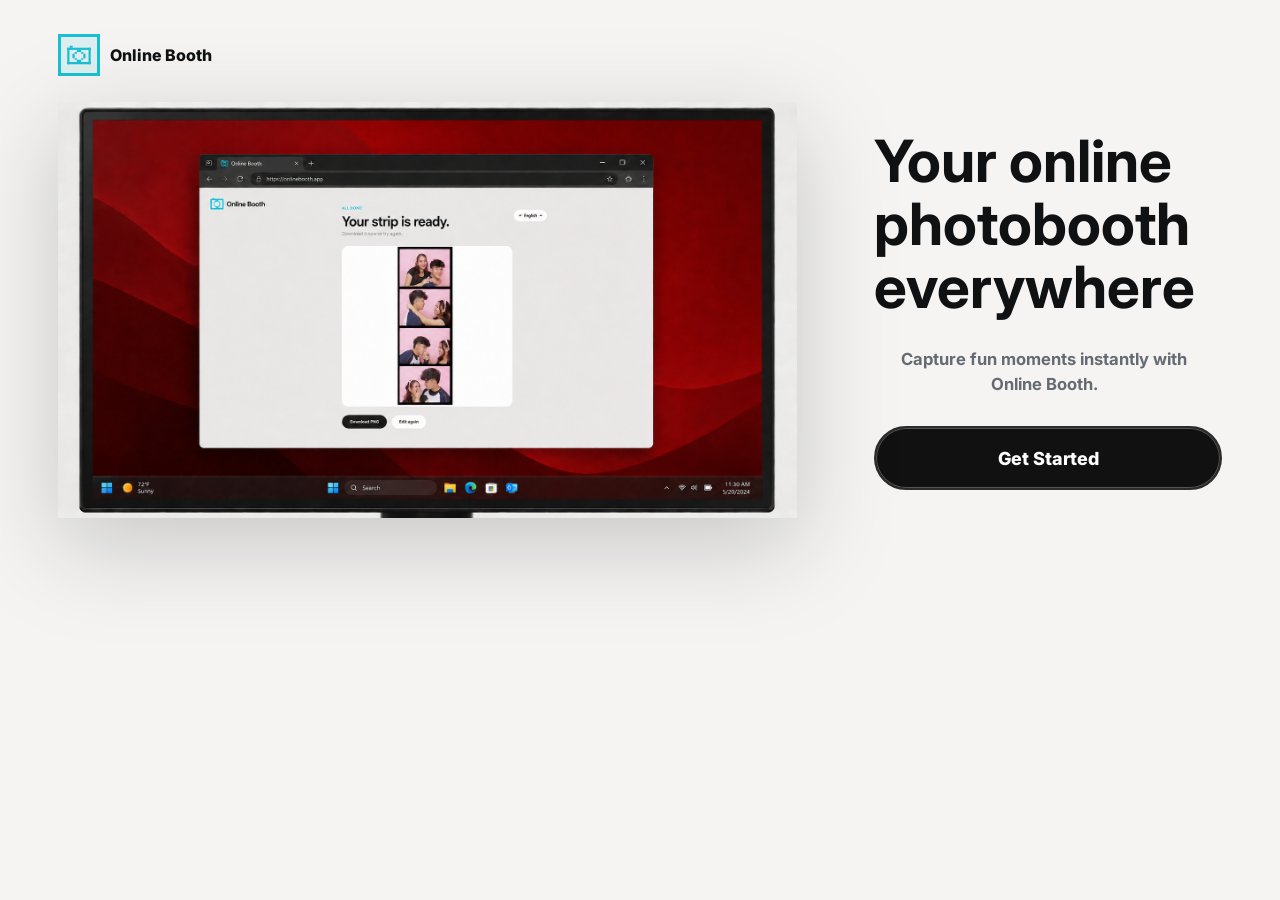
==== index.html @ efe0c3bb "first commit" ====
<!DOCTYPE html>
<html lang="en">
<head>
  <meta charset="UTF-8">
  <meta name="viewport" content="width=device-width, initial-scale=1.0">
  <title>Online Booth</title>
  <link rel="preconnect" href="https://fonts.googleapis.com">
  <link rel="preconnect" href="https://fonts.gstatic.com" crossorigin>
  <link href="https://fonts.googleapis.com/css2?family=Inter:wght@500;600;700;800&display=swap" rel="stylesheet">
  <link rel="stylesheet" href="styles.css">
</head>
<body>
  <main class="hero">
    <nav class="brand" aria-label="Primary">
      <a class="brand-mark" href="#">
        <span class="brand-icon"><img src="assets/camera-svgrepo-com.svg" alt=""></span>
        <span>Online Booth</span>
      </a>
    </nav>

    <section class="hero-grid" aria-labelledby="hero-title">
      <div class="pc-scene">
        <img class="pc-image" src="assets/online-booth-pc.png" alt="Online Booth photobooth preview displayed on a desktop computer">
      </div>

      <div class="hero-copy">
        <h1 id="hero-title">Your online photobooth everywhere</h1>
        <p>Capture fun moments instantly with Online Booth.</p>
        <a class="cta" href="#">Get Started</a>
      </div>
    </section>
  </main>
</body>
</html>
---- styles.css ----
:root {
  --cyan: #1ac0d6;
  --ink: #101113;
  --muted: #666b71;
  --paper: #f5f4f2;
  --white: #ffffff;
}

* {
  box-sizing: border-box;
}

html {
  min-height: 100%;
}

body {
  min-height: 100vh;
  margin: 0;
  font-family: Inter, Arial, sans-serif;
  color: var(--ink);
  background: var(--paper);
}

.hero {
  min-height: 100vh;
  padding: 34px clamp(20px, 5vw, 58px) 46px;
}

.brand {
  max-width: 1440px;
  margin: 0 auto 26px;
}

.brand-mark {
  display: inline-flex;
  align-items: center;
  gap: 10px;
  color: var(--ink);
  font-weight: 800;
  text-decoration: none;
}

.brand-icon {
  display: grid;
  width: 42px;
  height: 42px;
  place-items: center;
  border: 3px solid var(--cyan);
  background: rgba(26, 192, 214, 0.1);
}

.brand-icon img {
  width: 24px;
  height: 24px;
}

.hero-grid {
  display: grid;
  grid-template-columns: minmax(0, 1.36fr) minmax(300px, 0.64fr);
  gap: clamp(34px, 6vw, 84px);
  align-items: center;
  max-width: 1440px;
  margin: 0 auto;
}

.pc-scene {
  width: 100%;
}

.pc-image {
  display: block;
  width: 100%;
  height: auto;
  filter: drop-shadow(0 26px 48px rgba(16, 17, 19, 0.2));
}

.hero-copy {
  max-width: 430px;
}

.hero-copy h1 {
  margin: 0;
  font-size: clamp(44px, 4.55vw, 72px);
  line-height: 1.08;
  letter-spacing: 0;
}

.hero-copy p {
  max-width: 340px;
  margin: 28px 0;
  color: var(--muted);
  font-size: clamp(16px, 1.3vw, 20px);
  font-weight: 700;
  line-height: 1.55;
  text-align: center;
}

.cta {
  display: inline-flex;
  align-items: center;
  justify-content: center;
  width: min(360px, 100%);
  min-height: 64px;
  border: 2px solid #2c2c2c;
  border-radius: 999px;
  background: #111111;
  color: var(--white);
  font-size: 18px;
  font-weight: 800;
  text-decoration: none;
  box-shadow: inset 0 0 0 1px rgba(255, 255, 255, 0.28);
}

@media (max-width: 980px) {
  .hero-grid {
    grid-template-columns: 1fr;
  }

  .hero-copy {
    max-width: 680px;
  }

  .hero-copy p {
    text-align: left;
  }
}

@media (max-width: 700px) {
  .hero {
    padding: 24px 16px 34px;
  }

  .brand {
    margin-bottom: 18px;
  }

  .hero-grid {
    gap: 28px;
  }

  .hero-copy h1 {
    font-size: 42px;
  }
}
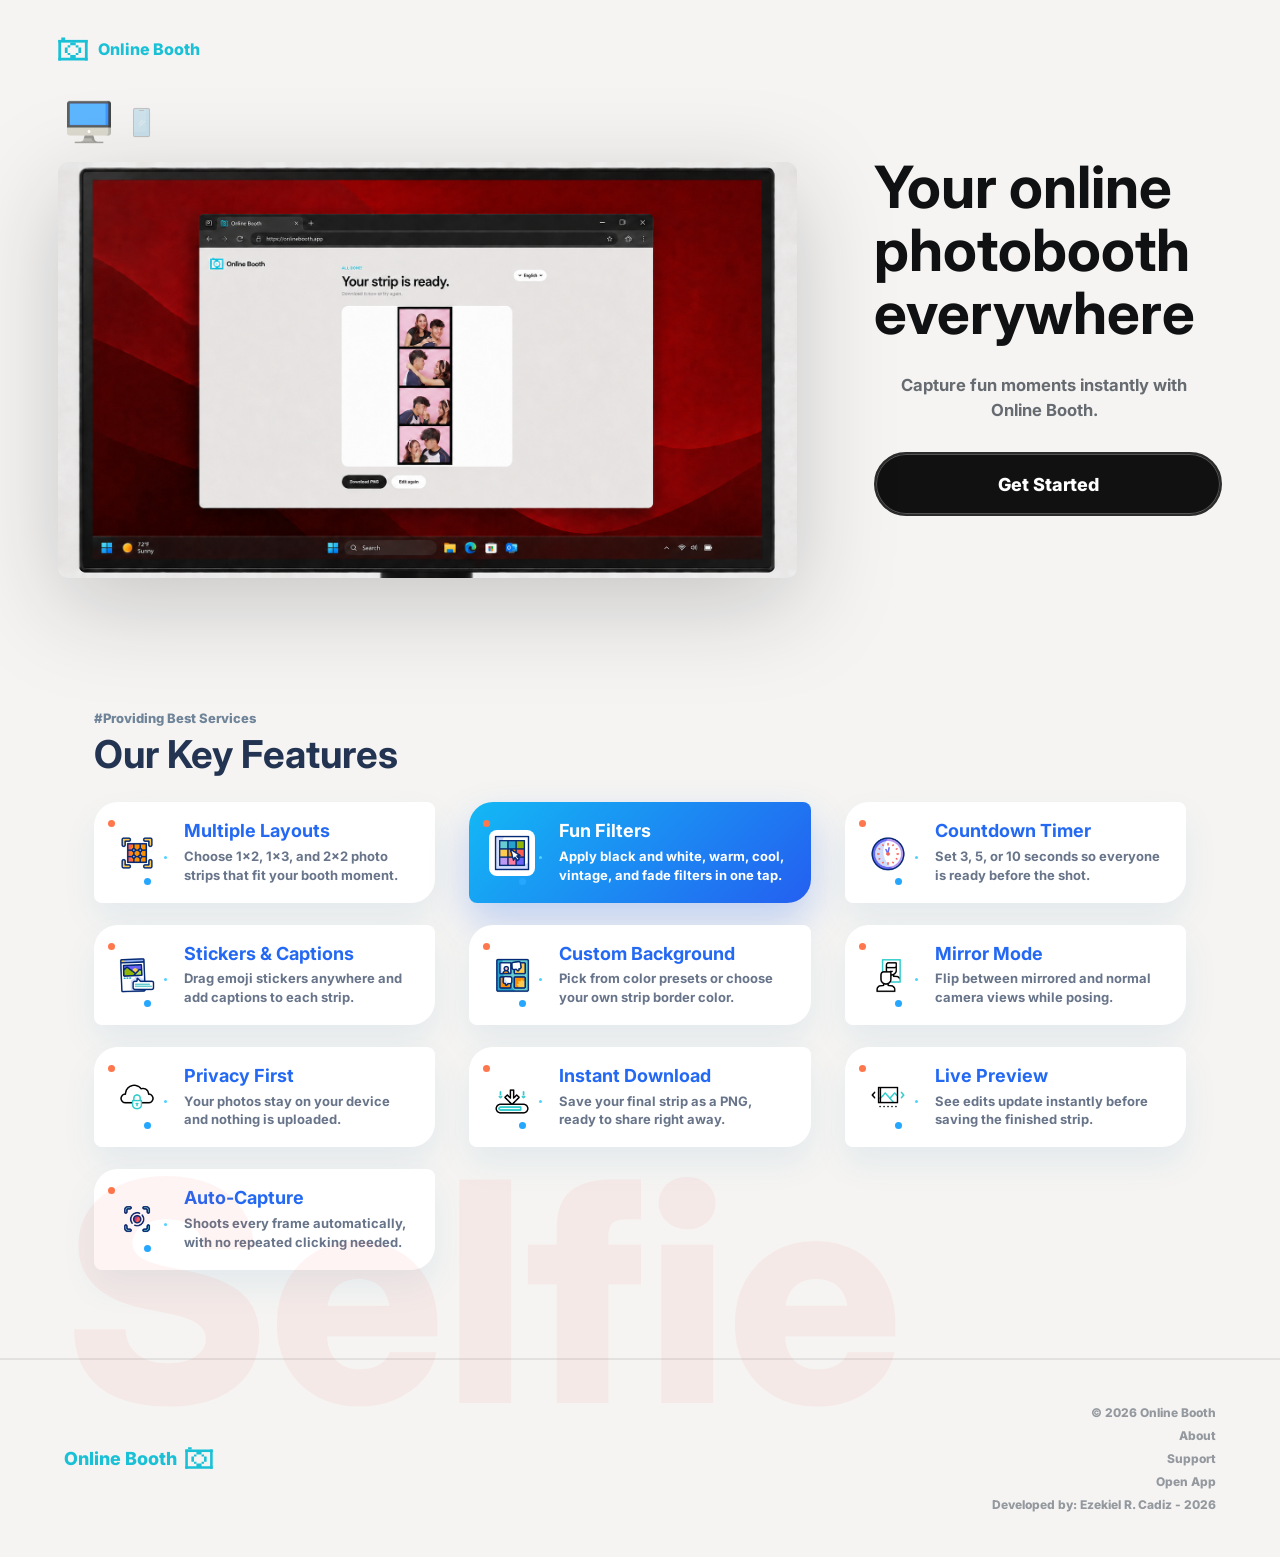
==== commit 40cdc981: "first commit" ====
--- a/index.html
+++ b/index.html
@@ -4,31 +4,252 @@
   <meta charset="UTF-8">
   <meta name="viewport" content="width=device-width, initial-scale=1.0">
   <title>Online Booth</title>
+  <link rel="icon" type="image/svg+xml" href="assets/camera-svgrepo-com.svg">
   <link rel="preconnect" href="https://fonts.googleapis.com">
   <link rel="preconnect" href="https://fonts.gstatic.com" crossorigin>
   <link href="https://fonts.googleapis.com/css2?family=Inter:wght@500;600;700;800&display=swap" rel="stylesheet">
   <link rel="stylesheet" href="styles.css">
 </head>
-<body>
+<body class="scroll-reveal-enabled">
+  <div class="curtain-loader" aria-hidden="true">
+    <span class="curtain-panel curtain-panel-left"></span>
+    <span class="curtain-panel curtain-panel-right"></span>
+  </div>
+
   <main class="hero">
     <nav class="brand" aria-label="Primary">
-      <a class="brand-mark" href="#">
+      <a class="brand-mark" href="index.html">
         <span class="brand-icon"><img src="assets/camera-svgrepo-com.svg" alt=""></span>
         <span>Online Booth</span>
       </a>
     </nav>
 
     <section class="hero-grid" aria-labelledby="hero-title">
-      <div class="pc-scene">
-        <img class="pc-image" src="assets/online-booth-pc.png" alt="Online Booth photobooth preview displayed on a desktop computer">
+      <div class="preview-panel">
+        <div class="device-view-indicator" aria-label="Current preview mode">
+          <span class="device-view-icon desktop-view-icon" aria-label="Desktop view">
+            <img src="assets/desktop.png" alt="">
+          </span>
+          <span class="device-view-icon phone-view-icon" aria-label="Mobile view">
+            <img src="assets/phone.png" alt="">
+          </span>
+        </div>
+
+        <div class="device-preview-scene">
+          <img class="desktop-preview-image" src="assets/online-booth-pc.png" alt="Online Booth strip ready preview displayed on a desktop computer">
+          <img class="phone-preview-image" src="assets/online-booth-phone-preview.png" alt="Online Booth strip ready preview on a mobile phone">
+        </div>
       </div>
 
       <div class="hero-copy">
         <h1 id="hero-title">Your online photobooth everywhere</h1>
         <p>Capture fun moments instantly with Online Booth.</p>
-        <a class="cta" href="#">Get Started</a>
+        <a class="cta" href="photobooth.html">Get Started</a>
+      </div>
+    </section>
+
+    <section class="features" aria-labelledby="features-title">
+      <div class="features-heading">
+        <p>#Providing Best Services</p>
+        <h2 id="features-title">Our Key Features</h2>
+      </div>
+
+      <div class="features-grid">
+        <article class="feature-card">
+          <span class="feature-icon feature-gif" aria-hidden="true">
+            <img src="assets/features/grid.gif" alt="">
+          </span>
+          <div>
+            <h3>Multiple Layouts</h3>
+            <p>Choose 1x2, 1x3, and 2x2 photo strips that fit your booth moment.</p>
+          </div>
+        </article>
+
+        <article class="feature-card is-featured">
+          <span class="feature-icon feature-gif" aria-hidden="true">
+            <img src="assets/features/fun_filters.gif" alt="">
+          </span>
+          <div>
+            <h3>Fun Filters</h3>
+            <p>Apply black and white, warm, cool, vintage, and fade filters in one tap.</p>
+          </div>
+        </article>
+
+        <article class="feature-card">
+          <span class="feature-icon feature-gif" aria-hidden="true">
+            <img src="assets/features/timer.gif" alt="">
+          </span>
+          <div>
+            <h3>Countdown Timer</h3>
+            <p>Set 3, 5, or 10 seconds so everyone is ready before the shot.</p>
+          </div>
+        </article>
+
+        <article class="feature-card">
+          <span class="feature-icon feature-gif" aria-hidden="true">
+            <img src="assets/features/caption.gif" alt="">
+          </span>
+          <div>
+            <h3>Stickers &amp; Captions</h3>
+            <p>Drag emoji stickers anywhere and add captions to each strip.</p>
+          </div>
+        </article>
+
+        <article class="feature-card">
+          <span class="feature-icon feature-gif" aria-hidden="true">
+            <img src="assets/features/background.gif" alt="">
+          </span>
+          <div>
+            <h3>Custom Background</h3>
+            <p>Pick from color presets or choose your own strip border color.</p>
+          </div>
+        </article>
+
+        <article class="feature-card">
+          <span class="feature-icon feature-gif" aria-hidden="true">
+            <img src="assets/features/mirror.gif" alt="">
+          </span>
+          <div>
+            <h3>Mirror Mode</h3>
+            <p>Flip between mirrored and normal camera views while posing.</p>
+          </div>
+        </article>
+
+        <article class="feature-card">
+          <span class="feature-icon feature-gif" aria-hidden="true">
+            <img src="assets/features/privacy.gif" alt="">
+          </span>
+          <div>
+            <h3>Privacy First</h3>
+            <p>Your photos stay on your device and nothing is uploaded.</p>
+          </div>
+        </article>
+
+        <article class="feature-card">
+          <span class="feature-icon feature-gif" aria-hidden="true">
+            <img src="assets/features/download.gif" alt="">
+          </span>
+          <div>
+            <h3>Instant Download</h3>
+            <p>Save your final strip as a PNG, ready to share right away.</p>
+          </div>
+        </article>
+
+        <article class="feature-card">
+          <span class="feature-icon feature-gif" aria-hidden="true">
+            <img src="assets/features/live.gif" alt="">
+          </span>
+          <div>
+            <h3>Live Preview</h3>
+            <p>See edits update instantly before saving the finished strip.</p>
+          </div>
+        </article>
+
+        <article class="feature-card">
+          <span class="feature-icon feature-gif" aria-hidden="true">
+            <img src="assets/features/capture.gif" alt="">
+          </span>
+          <div>
+            <h3>Auto-Capture</h3>
+            <p>Shoots every frame automatically, with no repeated clicking needed.</p>
+          </div>
+        </article>
       </div>
     </section>
   </main>
+
+  <section class="closing">
+    <div class="footer-bg" aria-hidden="true">Selfie</div>
+    <footer class="site-footer">
+      <a class="footer-brand" href="index.html">
+        <span>Online Booth</span>
+        <img src="assets/camera-svgrepo-com.svg" alt="">
+      </a>
+      <div class="footer-info">
+        <p>&copy; 2026 Online Booth</p>
+        <a href="#">About</a>
+        <button class="footer-link-button" type="button" data-support-open>Support</button>
+        <a href="photobooth.html">Open App</a>
+        <p>Developed by: Ezekiel R. Cadiz - 2026</p>
+      </div>
+    </footer>
+  </section>
+
+  <div class="support-modal" id="support-modal" hidden>
+    <div class="support-modal-backdrop" data-support-close></div>
+    <section class="support-dialog" role="dialog" aria-modal="true" aria-labelledby="support-title">
+      <button class="support-close" type="button" aria-label="Close support" data-support-close>&times;</button>
+      <p class="section-kicker">Need help?</p>
+      <h2 id="support-title">Support</h2>
+      <div class="support-tabs" aria-label="Support options">
+        <button class="support-tab is-active" type="button" data-support-tab="faq">FAQ</button>
+        <button class="support-tab" type="button" data-support-tab="comment">Comment</button>
+      </div>
+
+      <div class="support-panel is-active" data-support-panel="faq">
+        <article class="faq-item">
+          <h3>Do I need to create an account?</h3>
+          <p>No. Online Booth works instantly in your browser with no sign-up, no login, and no account required.</p>
+        </article>
+        <article class="faq-item">
+          <h3>Are my photos saved or uploaded anywhere?</h3>
+          <p>No. Your photos are processed on your device. Nothing is uploaded to a server, and refreshing or closing the tab clears the session.</p>
+        </article>
+        <article class="faq-item">
+          <h3>Which browsers are supported?</h3>
+          <p>Online Booth works in modern browsers that support camera access, including Chrome, Edge, Firefox, and Safari. It works best on desktop or laptop screens.</p>
+        </article>
+        <article class="faq-item">
+          <h3>Why is my camera not showing up?</h3>
+          <p>Your browser needs camera permission. Click the camera icon in the address bar, choose Allow, then reload. Also close apps that may already be using the camera.</p>
+        </article>
+        <article class="faq-item">
+          <h3>Can I use Online Booth on mobile?</h3>
+          <p>Yes, it works on modern mobile browsers, but the editing experience is smoother on a wider desktop or laptop screen.</p>
+        </article>
+        <article class="faq-item">
+          <h3>How do I download my photo strip?</h3>
+          <p>After your shots are taken and edited, open the result screen and click Download PNG to save the final strip to your device.</p>
+        </article>
+        <article class="faq-item">
+          <h3>Can I change the layout mid-session?</h3>
+          <p>Not while capturing. Choose your layout and timer before starting. To change them, retake the session and pick a new setup.</p>
+        </article>
+        <article class="faq-item">
+          <h3>Is Online Booth free?</h3>
+          <p>Yes. Online Booth is free to use, with no watermarks, hidden tiers, or paid downloads.</p>
+        </article>
+      </div>
+
+      <form class="support-panel support-comment-form" data-support-panel="comment" hidden>
+        <label>
+          <span>Name</span>
+          <input type="text" name="name" placeholder="Your name">
+        </label>
+        <label>
+          <span>Email</span>
+          <input type="email" name="email" placeholder="you@example.com">
+        </label>
+        <label>
+          <span>Subject</span>
+          <select name="subject">
+            <option value="">Select a topic...</option>
+            <option value="camera">Camera not working</option>
+            <option value="download">Download issue</option>
+            <option value="layout">Layout / strip question</option>
+            <option value="bug">Found a bug</option>
+            <option value="other">Other</option>
+          </select>
+        </label>
+        <label>
+          <span>Comment</span>
+          <textarea name="comment" rows="4" placeholder="Tell us what happened..."></textarea>
+        </label>
+        <p class="support-form-status" aria-live="polite"></p>
+        <button class="support-submit" type="submit">Send comment</button>
+      </form>
+    </section>
+  </div>
+  <script src="script.js"></script>
 </body>
 </html>
--- a/styles.css
+++ b/styles.css
@@ -1,6 +1,9 @@
 :root {
   --cyan: #1ac0d6;
+  --blue: #2469f3;
+  --soft-blue: #eaf8ff;
   --ink: #101113;
+  --navy: #233452;
   --muted: #666b71;
   --paper: #f5f4f2;
   --white: #ffffff;
@@ -12,6 +15,7 @@
 
 html {
   min-height: 100%;
+  overflow-x: clip;
 }
 
 body {
@@ -20,6 +24,72 @@
   font-family: Inter, Arial, sans-serif;
   color: var(--ink);
   background: var(--paper);
+  overflow-x: clip;
+}
+
+.curtain-loader {
+  position: fixed;
+  inset: 0;
+  z-index: 9999;
+  display: flex;
+  pointer-events: none;
+}
+
+.curtain-panel {
+  position: relative;
+  flex: 1;
+  overflow: hidden;
+  background:
+    linear-gradient(90deg, rgba(44, 0, 0, 0.4), transparent 16%, rgba(255, 255, 255, 0.1) 28%, transparent 44%, rgba(44, 0, 0, 0.42) 62%, transparent 76%),
+    repeating-linear-gradient(90deg, #65070d 0 26px, #8f1018 26px 52px, #4d0509 52px 78px);
+  box-shadow: inset 0 0 70px rgba(20, 0, 0, 0.55);
+}
+
+.curtain-panel::before {
+  position: absolute;
+  inset: 0;
+  background:
+    radial-gradient(circle at 50% -10%, rgba(255, 216, 160, 0.2), transparent 28%),
+    linear-gradient(180deg, rgba(255, 255, 255, 0.08), transparent 16%, rgba(0, 0, 0, 0.28));
+  content: "";
+}
+
+.curtain-panel-left {
+  transform-origin: left center;
+}
+
+.curtain-panel-right {
+  transform-origin: right center;
+}
+
+.curtain-ready .curtain-loader {
+  animation: curtain-loader-exit 0.4s ease 2.4s forwards;
+}
+
+.curtain-ready .curtain-panel-left {
+  animation: curtain-left-open 2s cubic-bezier(0.72, 0, 0.25, 1) 0.45s forwards;
+}
+
+.curtain-ready .curtain-panel-right {
+  animation: curtain-right-open 2s cubic-bezier(0.72, 0, 0.25, 1) 0.45s forwards;
+}
+
+@keyframes curtain-left-open {
+  to {
+    transform: translateX(-102%);
+  }
+}
+
+@keyframes curtain-right-open {
+  to {
+    transform: translateX(102%);
+  }
+}
+
+@keyframes curtain-loader-exit {
+  to {
+    visibility: hidden;
+  }
 }
 
 .hero {
@@ -28,31 +98,33 @@
 }
 
 .brand {
-  max-width: 1440px;
-  margin: 0 auto 26px;
+  position: sticky;
+  top: 18px;
+  z-index: 20;
+  width: fit-content;
+  margin: 0 0 26px;
 }
 
 .brand-mark {
   display: inline-flex;
   align-items: center;
   gap: 10px;
-  color: var(--ink);
+  color: var(--cyan);
   font-weight: 800;
   text-decoration: none;
 }
 
 .brand-icon {
-  display: grid;
-  width: 42px;
-  height: 42px;
-  place-items: center;
-  border: 3px solid var(--cyan);
-  background: rgba(26, 192, 214, 0.1);
+  display: inline-flex;
+  width: 30px;
+  height: 30px;
+  align-items: center;
+  justify-content: center;
 }
 
 .brand-icon img {
-  width: 24px;
-  height: 24px;
+  width: 30px;
+  height: 30px;
 }
 
 .hero-grid {
@@ -64,15 +136,76 @@
   margin: 0 auto;
 }
 
-.pc-scene {
+.preview-panel {
+  display: grid;
+  gap: 12px;
+  justify-items: center;
   width: 100%;
-}
-
-.pc-image {
+  justify-self: center;
+}
+
+.device-view-indicator {
+  display: flex;
+  width: 100%;
+  align-items: center;
+  justify-content: flex-start;
+  gap: 0;
+}
+
+.device-view-icon {
+  display: inline-grid;
+  width: 62px;
+  height: 52px;
+  place-items: center;
+  border: 0;
+  opacity: 0.24;
+  filter: grayscale(0.2) saturate(0.75);
+  transition: filter 0.2s ease, opacity 0.2s ease, transform 0.2s ease;
+}
+
+.device-view-icon img {
+  width: 44px;
+  height: 44px;
+  object-fit: contain;
+}
+
+.phone-view-icon {
+  width: 42px;
+  height: 56px;
+}
+
+.phone-view-icon img {
+  width: 35px;
+  height: 47px;
+}
+
+.desktop-view-icon {
+  opacity: 1;
+  filter: saturate(1.35) brightness(1.08);
+}
+
+.device-preview-scene {
+  position: relative;
+  width: 100%;
+}
+
+.desktop-preview-image,
+.phone-preview-image {
   display: block;
   width: 100%;
   height: auto;
   filter: drop-shadow(0 26px 48px rgba(16, 17, 19, 0.2));
+}
+
+.desktop-preview-image {
+  border-radius: 10px;
+}
+
+.phone-preview-image {
+  display: none;
+  width: clamp(118px, 42vw, 150px);
+  margin: 0 auto;
+  border-radius: 12px;
 }
 
 .hero-copy {
@@ -112,6 +245,1907 @@
   box-shadow: inset 0 0 0 1px rgba(255, 255, 255, 0.28);
 }
 
+.features {
+  max-width: 1440px;
+  margin: clamp(54px, 8vw, 96px) auto 0;
+  padding: 36px clamp(18px, 3vw, 36px) 42px;
+}
+
+.features-heading {
+  margin-bottom: 28px;
+}
+
+.features-heading p {
+  margin: 0 0 8px;
+  color: #6f8499;
+  font-size: 13px;
+  font-weight: 800;
+}
+
+.features-heading h2 {
+  margin: 0;
+  color: var(--navy);
+  font-size: clamp(30px, 3vw, 44px);
+  line-height: 1.05;
+  letter-spacing: 0;
+}
+
+.features-grid {
+  display: grid;
+  grid-template-columns: repeat(3, minmax(0, 1fr));
+  gap: 22px 34px;
+}
+
+.feature-card {
+  position: relative;
+  display: grid;
+  grid-template-columns: 54px minmax(0, 1fr);
+  gap: 16px;
+  align-items: center;
+  min-height: 92px;
+  padding: 18px 20px;
+  overflow: hidden;
+  border-radius: 24px 8px 24px 8px;
+  background: var(--white);
+  box-shadow: 0 16px 34px rgba(28, 119, 178, 0.08);
+}
+
+.feature-card::before,
+.feature-card::after {
+  position: absolute;
+  width: 7px;
+  height: 7px;
+  border-radius: 50%;
+  content: "";
+}
+
+.feature-card::before {
+  top: 18px;
+  left: 14px;
+  background: #ff784d;
+}
+
+.feature-card::after {
+  bottom: 18px;
+  left: 50px;
+  background: #26a7ff;
+  box-shadow: 18px -24px 0 -2px #50d3ff;
+}
+
+.feature-card h3 {
+  margin: 0 0 5px;
+  color: var(--blue);
+  font-size: 18px;
+  line-height: 1.2;
+}
+
+.feature-card p {
+  margin: 0;
+  color: #677489;
+  font-size: 13px;
+  font-weight: 700;
+  line-height: 1.45;
+}
+
+.feature-card.is-featured {
+  background: linear-gradient(135deg, #13b8f5 0%, #245ff0 100%);
+  box-shadow: 0 18px 38px rgba(36, 105, 243, 0.26);
+}
+
+.feature-card.is-featured h3,
+.feature-card.is-featured p {
+  color: var(--white);
+}
+
+.feature-icon {
+  position: relative;
+  display: block;
+  width: 46px;
+  height: 46px;
+  border: 2px solid #2faeff;
+  border-radius: 8px;
+  background: #f1fbff;
+}
+
+.feature-icon::before,
+.feature-icon::after {
+  position: absolute;
+  content: "";
+}
+
+.is-featured .feature-icon {
+  border-color: rgba(255, 255, 255, 0.78);
+  background: rgba(255, 255, 255, 0.18);
+}
+
+.feature-gif {
+  display: grid;
+  place-items: center;
+  overflow: hidden;
+  border: 0;
+  background: transparent;
+}
+
+.is-featured .feature-gif {
+  border: 0;
+  background: transparent;
+}
+
+.feature-gif img {
+  display: block;
+  width: 46px;
+  height: 46px;
+  object-fit: cover;
+  border-radius: 0;
+  transition: opacity 0.25s ease, transform 0.25s ease;
+}
+
+.scroll-reveal-enabled .features-heading:not(.is-visible),
+.scroll-reveal-enabled .feature-card:not(.is-visible) {
+  opacity: 0;
+  transform: translateY(90px);
+}
+
+.scroll-reveal-enabled .features-heading.is-visible,
+.scroll-reveal-enabled .feature-card.is-visible {
+  opacity: 1;
+  transform: translateY(0);
+  animation: reveal-rise-up 0.85s cubic-bezier(0.2, 0.8, 0.2, 1) both;
+}
+
+@keyframes reveal-rise-up {
+  from {
+    opacity: 0;
+    transform: translateY(90px);
+  }
+
+  to {
+    opacity: 1;
+    transform: translateY(0);
+  }
+}
+
+.closing {
+  position: relative;
+  overflow: visible;
+  border-top: 1px solid rgba(16, 17, 19, 0.08);
+  background: var(--paper);
+}
+
+.site-footer {
+  position: relative;
+  display: flex;
+  min-height: 198px;
+  align-items: center;
+  justify-content: space-between;
+  gap: 32px;
+  max-width: 1440px;
+  margin: 0 auto;
+  padding: 44px clamp(28px, 5vw, 80px);
+  border-top: 1px solid rgba(16, 17, 19, 0.08);
+}
+
+.footer-bg {
+  position: absolute;
+  top: -178px;
+  left: 5%;
+  z-index: 0;
+  color: rgba(255, 48, 42, 0.05);
+  font-size: clamp(170px, 24vw, 340px);
+  font-weight: 800;
+  line-height: 0.72;
+  white-space: nowrap;
+  pointer-events: none;
+}
+
+.footer-brand,
+.footer-info {
+  position: relative;
+  z-index: 1;
+}
+
+.footer-brand {
+  display: inline-flex;
+  align-items: center;
+  gap: 8px;
+  color: var(--cyan);
+  font-size: 18px;
+  font-weight: 800;
+  text-decoration: none;
+}
+
+.footer-brand img {
+  width: 28px;
+  height: 28px;
+}
+
+.footer-info {
+  display: grid;
+  gap: 8px;
+  justify-items: end;
+  color: #94999f;
+  font-size: 12px;
+  font-weight: 800;
+  text-align: right;
+}
+
+.footer-info p {
+  margin: 0;
+}
+
+.footer-info a {
+  color: inherit;
+  text-decoration: none;
+}
+
+.footer-info a:hover {
+  color: var(--cyan);
+}
+
+.footer-link-button {
+  border: 0;
+  padding: 0;
+  background: transparent;
+  color: inherit;
+  font: inherit;
+  font-weight: inherit;
+  cursor: pointer;
+}
+
+.footer-link-button:hover {
+  color: var(--cyan);
+}
+
+.support-modal[hidden] {
+  display: none;
+}
+
+.support-modal {
+  position: fixed;
+  inset: 0;
+  z-index: 9000;
+  display: grid;
+  place-items: center;
+  padding: 22px;
+}
+
+.support-modal-backdrop {
+  position: absolute;
+  inset: 0;
+  background: rgba(16, 17, 19, 0.42);
+  backdrop-filter: blur(8px);
+}
+
+.support-dialog {
+  position: relative;
+  z-index: 1;
+  width: min(480px, 100%);
+  max-height: min(680px, 88vh);
+  overflow: auto;
+  padding: 26px;
+  border: 1px solid rgba(16, 17, 19, 0.08);
+  border-radius: 20px;
+  background: rgba(255, 255, 255, 0.96);
+  box-shadow: 0 28px 70px rgba(16, 17, 19, 0.24);
+}
+
+.support-close {
+  position: absolute;
+  top: 16px;
+  right: 16px;
+  display: grid;
+  width: 34px;
+  height: 34px;
+  place-items: center;
+  border: 0;
+  border-radius: 50%;
+  background: #f2f3f5;
+  color: var(--ink);
+  font-size: 24px;
+  line-height: 1;
+  cursor: pointer;
+}
+
+.support-dialog h2 {
+  margin: 0 0 18px;
+  color: var(--ink);
+  font-size: 34px;
+  line-height: 1;
+}
+
+.support-tabs {
+  display: grid;
+  grid-template-columns: repeat(2, 1fr);
+  gap: 8px;
+  margin-bottom: 18px;
+  padding: 5px;
+  border-radius: 999px;
+  background: #f1f3f5;
+}
+
+.support-tab {
+  min-height: 40px;
+  border: 0;
+  border-radius: 999px;
+  background: transparent;
+  color: #69717c;
+  font: inherit;
+  font-size: 13px;
+  font-weight: 800;
+  cursor: pointer;
+}
+
+.support-tab.is-active {
+  background: var(--ink);
+  color: var(--white);
+  box-shadow: 0 10px 24px rgba(16, 17, 19, 0.14);
+}
+
+.support-panel {
+  display: grid;
+  gap: 10px;
+}
+
+.support-panel[hidden] {
+  display: none;
+}
+
+.faq-item {
+  padding: 16px;
+  border-radius: 14px;
+  background: #f7f9fb;
+}
+
+.faq-item h3 {
+  margin: 0 0 6px;
+  color: var(--blue);
+  font-size: 15px;
+  line-height: 1.25;
+}
+
+.faq-item p {
+  margin: 0;
+  color: #68717c;
+  font-size: 13px;
+  font-weight: 700;
+  line-height: 1.45;
+}
+
+.support-comment-form label {
+  display: grid;
+  gap: 7px;
+  color: #626b76;
+  font-size: 12px;
+  font-weight: 800;
+}
+
+.support-comment-form input,
+.support-comment-form select,
+.support-comment-form textarea {
+  width: 100%;
+  border: 0;
+  border-radius: 12px;
+  padding: 12px;
+  background: #f2f3f5;
+  color: var(--ink);
+  font: inherit;
+  font-size: 13px;
+  font-weight: 700;
+}
+
+.support-comment-form select {
+  appearance: auto;
+  cursor: pointer;
+}
+
+.support-comment-form textarea {
+  resize: vertical;
+}
+
+.support-form-status {
+  min-height: 18px;
+  margin: 0;
+  color: #68717c;
+  font-size: 12px;
+  font-weight: 800;
+  user-select: none;
+}
+
+.support-form-status.is-error {
+  color: #ef3d3a;
+}
+
+.support-form-status.is-success {
+  color: #059669;
+}
+
+.support-submit {
+  min-height: 44px;
+  border: 0;
+  border-radius: 999px;
+  background: var(--cyan);
+  color: var(--white);
+  font: inherit;
+  font-size: 14px;
+  font-weight: 800;
+  cursor: pointer;
+}
+
+.booth-page {
+  background: var(--paper);
+}
+
+.booth-shell {
+  min-height: 100vh;
+  padding: 28px clamp(18px, 4vw, 46px) 42px;
+}
+
+.booth-brand {
+  margin-bottom: 12px;
+}
+
+.booth-setup {
+  max-width: 800px;
+  margin: 0 auto;
+}
+
+.virtual-computer {
+  width: min(980px, 100%);
+  margin: 0 auto;
+  filter: drop-shadow(0 28px 44px rgba(16, 17, 19, 0.16));
+}
+
+.virtual-computer[hidden] {
+  display: none;
+}
+
+.virtual-screen {
+  overflow: hidden;
+  border: 10px solid #17191d;
+  border-radius: 24px;
+  background: #17191d;
+}
+
+.screen-bar {
+  display: flex;
+  align-items: center;
+  gap: 8px;
+  height: 30px;
+  padding: 0 16px;
+  background: linear-gradient(180deg, #2b2e34 0%, #1f2227 100%);
+}
+
+.screen-bar span {
+  width: 10px;
+  height: 10px;
+  border-radius: 50%;
+}
+
+.screen-bar span:nth-child(1) {
+  background: #ff6159;
+}
+
+.screen-bar span:nth-child(2) {
+  background: #ffbd2e;
+}
+
+.screen-bar span:nth-child(3) {
+  background: #28c840;
+}
+
+.screen-content {
+  min-height: 470px;
+  max-height: none;
+  overflow: visible;
+  padding: 30px clamp(20px, 4vw, 54px) 30px;
+  background:
+    radial-gradient(circle at top left, rgba(26, 192, 214, 0.08), transparent 30%),
+    var(--paper);
+}
+
+.computer-stand {
+  display: block;
+  width: min(320px, 42%);
+  height: 64px;
+  margin: 0 auto;
+  background:
+    linear-gradient(90deg, transparent 0 18%, #26292f 18% 82%, transparent 82%),
+    linear-gradient(#17191d 0 0) center bottom / 100% 18px no-repeat;
+  clip-path: polygon(34% 0, 66% 0, 78% 72%, 100% 72%, 100% 100%, 0 100%, 0 72%, 22% 72%);
+}
+
+.booth-setup h1 {
+  margin: 0;
+  color: var(--ink);
+  font-size: clamp(30px, 3vw, 38px);
+  line-height: 1.08;
+  letter-spacing: 0;
+}
+
+.booth-lead {
+  margin: 8px 0 22px;
+  color: #68717c;
+  font-size: 15px;
+  font-weight: 700;
+}
+
+.setup-step {
+  margin-top: 0;
+}
+
+.setup-grid {
+  display: grid;
+  grid-template-columns: minmax(0, 1.1fr) minmax(220px, 0.9fr);
+  gap: 22px 26px;
+  align-items: start;
+}
+
+.setup-camera {
+  grid-column: 1 / -1;
+}
+
+.step-label {
+  display: flex;
+  align-items: center;
+  gap: 12px;
+  margin-bottom: 12px;
+}
+
+.step-label span {
+  display: inline-grid;
+  width: 24px;
+  height: 24px;
+  place-items: center;
+  border-radius: 50%;
+  background: var(--ink);
+  color: var(--white);
+  font-size: 13px;
+  font-weight: 800;
+}
+
+.step-label h2 {
+  margin: 0;
+  color: var(--ink);
+  font-size: 13px;
+  font-weight: 800;
+  line-height: 1;
+  text-transform: uppercase;
+}
+
+.camera-panel {
+  display: flex;
+  align-items: center;
+  justify-content: space-between;
+  gap: 22px;
+  min-height: 70px;
+  padding: 15px 18px;
+  border-radius: 18px;
+  background: var(--white);
+}
+
+.camera-status {
+  display: flex;
+  align-items: center;
+  gap: 14px;
+}
+
+.camera-icon {
+  position: relative;
+  display: inline-block;
+  width: 38px;
+  height: 38px;
+  border-radius: 50%;
+  background: #f0f0f0;
+}
+
+.camera-icon::before {
+  position: absolute;
+  top: 11px;
+  left: 9px;
+  width: 20px;
+  height: 15px;
+  border: 2px solid #a9adb2;
+  border-radius: 4px;
+  content: "";
+}
+
+.camera-icon::after {
+  position: absolute;
+  top: 15px;
+  left: 16px;
+  width: 8px;
+  height: 8px;
+  border: 2px solid #a9adb2;
+  border-radius: 50%;
+  content: "";
+}
+
+.camera-status.is-ready .camera-icon {
+  background: #d9fbe5;
+}
+
+.camera-status.is-ready .camera-icon::before,
+.camera-status.is-ready .camera-icon::after {
+  border-color: #00c45a;
+}
+
+.camera-status h3 {
+  margin: 0 0 4px;
+  color: var(--ink);
+  font-size: 15px;
+  line-height: 1.2;
+}
+
+.camera-status p {
+  margin: 0;
+  color: #8f969e;
+  font-size: 12px;
+  font-weight: 700;
+}
+
+.ready-status {
+  position: relative;
+  margin-left: auto;
+  color: #00b950;
+  font-size: 13px;
+  font-weight: 800;
+}
+
+.ready-status::before {
+  display: inline-block;
+  width: 8px;
+  height: 8px;
+  margin-right: 7px;
+  border-radius: 50%;
+  background: currentColor;
+  content: "";
+}
+
+.booth-button,
+.timer-option {
+  border: 0;
+  border-radius: 999px;
+  background: var(--ink);
+  color: var(--white);
+  font: inherit;
+  font-weight: 800;
+  cursor: pointer;
+}
+
+.booth-button {
+  min-width: 130px;
+  min-height: 40px;
+  padding: 0 22px;
+  font-size: 14px;
+}
+
+.booth-button[hidden] {
+  display: none;
+}
+
+.layout-options,
+.timer-options {
+  display: flex;
+  flex-wrap: wrap;
+  gap: 10px;
+}
+
+.layout-option {
+  display: grid;
+  width: 72px;
+  height: 64px;
+  place-items: center;
+  gap: 6px;
+  padding: 10px;
+  border: 1px solid transparent;
+  border-radius: 14px;
+  background: var(--white);
+  color: #8e949b;
+  font: inherit;
+  font-size: 12px;
+  font-weight: 800;
+  cursor: pointer;
+}
+
+.layout-option.is-active {
+  border-color: #ef3d3a;
+  color: #ef3d3a;
+}
+
+.layout-bars {
+  display: grid;
+  gap: 5px;
+  width: 32px;
+}
+
+.layout-bars span {
+  display: block;
+  border-radius: 2px;
+  background: currentColor;
+}
+
+.layout-bars.one {
+  grid-template-rows: 28px;
+}
+
+.layout-bars.two {
+  grid-template-rows: repeat(2, 15px);
+}
+
+.layout-bars.three {
+  grid-template-rows: repeat(3, 8px);
+}
+
+.layout-bars.four {
+  grid-template-columns: repeat(2, 14px);
+  grid-template-rows: repeat(2, 14px);
+}
+
+.layout-bars.six {
+  grid-template-columns: repeat(2, 10px);
+  grid-template-rows: repeat(3, 8px);
+  justify-content: center;
+}
+
+.layout-note {
+  margin: 12px 0 0 4px;
+  color: #a1a6ac;
+  font-size: 12px;
+  font-weight: 800;
+}
+
+.timer-option {
+  display: inline-flex;
+  align-items: center;
+  justify-content: center;
+  gap: 7px;
+  min-width: 74px;
+  min-height: 34px;
+  font-size: 14px;
+  background: var(--white);
+  color: #626b76;
+  box-shadow: inset 0 0 0 1px rgba(16, 17, 19, 0.1);
+}
+
+.timer-option.is-active {
+  background: var(--ink);
+  color: var(--white);
+  box-shadow: none;
+}
+
+.timer-option img {
+  width: 15px;
+  height: 15px;
+  object-fit: contain;
+}
+
+.timer-option.is-active img {
+  filter: brightness(0) invert(1);
+}
+
+.start-booth-button {
+  min-width: 190px;
+  min-height: 46px;
+  margin-top: 0;
+  border: 0;
+  border-radius: 999px;
+  background: #ef3d3a;
+  color: var(--white);
+  font: inherit;
+  font-size: 15px;
+  font-weight: 800;
+  cursor: pointer;
+}
+
+.setup-start {
+  display: flex;
+  align-items: end;
+  min-height: 100%;
+  padding-top: 35px;
+}
+
+.start-booth-button:disabled {
+  background: #dedede;
+  color: #aeb3b8;
+  cursor: not-allowed;
+}
+
+.booth-capture {
+  max-width: 1060px;
+  margin: 0 auto;
+  padding-top: 32px;
+}
+
+.booth-capture[hidden],
+.booth-setup[hidden] {
+  display: none;
+}
+
+.capture-top {
+  display: flex;
+  align-items: center;
+  justify-content: space-between;
+  gap: 24px;
+  margin-bottom: 28px;
+}
+
+.capture-top h1 {
+  margin: 0 0 6px;
+  color: var(--ink);
+  font-size: clamp(30px, 3vw, 34px);
+  line-height: 1.05;
+}
+
+.capture-top p {
+  margin: 0;
+  color: #8f969e;
+  font-size: 13px;
+  font-weight: 800;
+}
+
+.capture-controls {
+  display: flex;
+  align-items: center;
+  gap: 9px;
+}
+
+.capture-dot {
+  width: 8px;
+  height: 8px;
+  border-radius: 50%;
+  background: #d7d7d7;
+}
+
+.capture-dot.is-active {
+  background: var(--ink);
+}
+
+.cancel-button {
+  min-width: 76px;
+  min-height: 40px;
+  margin-left: 8px;
+  border: 1px solid rgba(16, 17, 19, 0.1);
+  border-radius: 999px;
+  background: var(--white);
+  color: var(--ink);
+  font: inherit;
+  font-size: 13px;
+  font-weight: 700;
+  cursor: pointer;
+}
+
+.capture-workspace {
+  display: grid;
+  grid-template-columns: minmax(0, 1fr) auto;
+  gap: 22px;
+  align-items: stretch;
+}
+
+.capture-stage {
+  position: relative;
+  overflow: hidden;
+  border-radius: 16px;
+  background: #111111;
+  box-shadow: 0 18px 34px rgba(16, 17, 19, 0.12);
+}
+
+.capture-preview {
+  display: block;
+  width: 100%;
+  aspect-ratio: 16 / 9;
+  object-fit: cover;
+}
+
+.capture-preview.is-mirrored {
+  transform: scaleX(-1);
+}
+
+.capture-count,
+.mirror-button {
+  position: absolute;
+  top: 16px;
+  z-index: 2;
+  border-radius: 999px;
+  background: rgba(16, 17, 19, 0.72);
+  color: var(--white);
+  font-size: 13px;
+  font-weight: 800;
+}
+
+.capture-count {
+  left: 16px;
+  padding: 8px 12px;
+}
+
+.countdown-overlay {
+  position: absolute;
+  inset: 0;
+  z-index: 3;
+  display: grid;
+  place-items: center;
+  background: rgba(16, 17, 19, 0.18);
+  color: var(--white);
+  font-size: clamp(72px, 11vw, 140px);
+  font-weight: 800;
+  line-height: 1;
+  text-shadow: 0 8px 28px rgba(0, 0, 0, 0.4);
+  pointer-events: none;
+}
+
+.countdown-overlay[hidden] {
+  display: none;
+}
+
+.mirror-button {
+  right: 16px;
+  display: inline-flex;
+  align-items: center;
+  gap: 6px;
+  min-height: 34px;
+  padding: 0 14px;
+  border: 0;
+  font-family: inherit;
+  cursor: pointer;
+}
+
+.mirror-button img {
+  width: 14px;
+  height: 14px;
+  filter: brightness(0) invert(1);
+}
+
+.capture-strip {
+  width: fit-content;
+  min-height: 100%;
+  padding: 16px;
+  border-radius: 16px;
+  background: #eeeeee;
+  box-shadow: 0 18px 34px rgba(16, 17, 19, 0.08);
+}
+
+.capture-bottom {
+  display: flex;
+  align-items: flex-start;
+  justify-content: flex-end;
+  gap: 24px;
+  margin-top: 28px;
+}
+
+.shot-slots {
+  display: grid;
+  gap: 8px;
+  width: 230px;
+}
+
+.shot-slots.layout-1x1 {
+  grid-template-columns: 1fr;
+  grid-template-rows: 1fr;
+}
+
+.shot-slots.layout-1x2 {
+  grid-template-columns: 1fr;
+  grid-template-rows: repeat(2, 1fr);
+}
+
+.shot-slots.layout-1x3 {
+  grid-template-columns: 1fr;
+  grid-template-rows: repeat(3, 1fr);
+}
+
+.shot-slots.layout-2x2 {
+  width: 230px;
+  grid-template-columns: repeat(2, 1fr);
+  grid-template-rows: repeat(2, 1fr);
+}
+
+.shot-slots.layout-2x3 {
+  width: 230px;
+  grid-template-columns: repeat(2, 1fr);
+  grid-template-rows: repeat(3, 1fr);
+}
+
+.shot-slot {
+  display: grid;
+  aspect-ratio: 4 / 3;
+  min-height: 0;
+  place-items: center;
+  border: 1px solid rgba(16, 17, 19, 0.12);
+  border-radius: 8px;
+  background: var(--white);
+  color: #c5c9ce;
+  font-size: 12px;
+  font-weight: 800;
+  overflow: hidden;
+}
+
+.shot-slot img {
+  width: 100%;
+  height: 100%;
+  object-fit: cover;
+}
+
+.snap-button {
+  display: grid;
+  width: 62px;
+  height: 62px;
+  place-items: center;
+  border: 0;
+  border-radius: 16px;
+  background: #ef3d3a;
+  box-shadow: 0 10px 24px rgba(239, 61, 58, 0.28);
+  cursor: pointer;
+}
+
+.snap-button:disabled {
+  opacity: 0.55;
+  cursor: not-allowed;
+}
+
+.snap-button img {
+  width: 40px;
+  height: 40px;
+  filter: brightness(0) invert(1);
+}
+
+.photo-flyer {
+  position: fixed;
+  z-index: 999;
+  border-radius: 14px;
+  object-fit: cover;
+  pointer-events: none;
+  box-shadow: 0 22px 42px rgba(16, 17, 19, 0.24);
+  transition: transform 0.65s ease, opacity 0.65s ease;
+}
+
+.edit-shell {
+  min-height: 100vh;
+  padding: 34px clamp(20px, 5vw, 58px) 70px;
+  background:
+    radial-gradient(circle at 18% 18%, rgba(26, 192, 214, 0.08), transparent 28%),
+    radial-gradient(circle at 82% 10%, rgba(124, 92, 246, 0.08), transparent 24%),
+    var(--paper);
+}
+
+.edit-page {
+  position: relative;
+  max-width: 1180px;
+  margin: 0 auto;
+}
+
+.edit-glow {
+  position: absolute;
+  inset: 110px auto auto 28%;
+  width: 320px;
+  height: 320px;
+  border-radius: 50%;
+  background: rgba(26, 192, 214, 0.1);
+  filter: blur(80px);
+  pointer-events: none;
+}
+
+.edit-heading {
+  position: relative;
+  z-index: 1;
+  display: flex;
+  align-items: center;
+  justify-content: space-between;
+  gap: 24px;
+  margin-bottom: 28px;
+}
+
+.section-kicker {
+  margin: 0 0 10px;
+  color: var(--cyan);
+  font-size: 12px;
+  font-weight: 800;
+  letter-spacing: 0;
+  text-transform: uppercase;
+}
+
+.edit-heading h1 {
+  margin: 0 0 8px;
+  color: var(--ink);
+  font-size: clamp(34px, 3.4vw, 42px);
+  line-height: 1.05;
+}
+
+.edit-heading p {
+  margin: 0;
+  color: #68717c;
+  font-size: 15px;
+  font-weight: 700;
+}
+
+.retake-button {
+  display: inline-flex;
+  min-width: 94px;
+  min-height: 38px;
+  align-items: center;
+  justify-content: center;
+  border: 1px solid rgba(16, 17, 19, 0.1);
+  border-radius: 999px;
+  background: var(--white);
+  color: var(--ink);
+  font-size: 13px;
+  font-weight: 800;
+  text-decoration: none;
+  box-shadow: 0 10px 24px rgba(16, 17, 19, 0.06);
+}
+
+.edit-layout {
+  position: relative;
+  z-index: 1;
+  display: grid;
+  grid-template-columns: 1fr;
+  gap: 18px;
+  align-items: start;
+}
+
+.strip-preview-area {
+  display: grid;
+  min-height: 560px;
+  place-items: center;
+  padding: 32px;
+  border: 1px solid rgba(16, 17, 19, 0.04);
+  border-radius: 24px;
+  background:
+    linear-gradient(135deg, rgba(255, 255, 255, 0.92), rgba(255, 255, 255, 0.72)),
+    radial-gradient(circle at center, rgba(16, 17, 19, 0.04), transparent 48%);
+  box-shadow: 0 24px 52px rgba(16, 17, 19, 0.08);
+}
+
+.tablet-preview {
+  position: relative;
+  display: grid;
+  place-items: center;
+  min-width: 620px;
+  min-height: 540px;
+  padding: 26px;
+  border: 12px solid #f7f7f7;
+  border-radius: 38px;
+  background: linear-gradient(180deg, #ffffff, #f2f2f2);
+  box-shadow:
+    inset 0 0 0 1px rgba(16, 17, 19, 0.06),
+    0 26px 54px rgba(16, 17, 19, 0.14);
+}
+
+.tablet-camera {
+  position: absolute;
+  top: 11px;
+  left: 50%;
+  width: 7px;
+  height: 7px;
+  border-radius: 50%;
+  background: #c9ced4;
+  transform: translateX(-50%);
+}
+
+.preview-frame {
+  display: grid;
+  place-items: center;
+  min-width: 500px;
+  min-height: 450px;
+  border-radius: 24px;
+  background: #ffffff;
+  box-shadow: inset 0 0 0 1px rgba(16, 17, 19, 0.05);
+}
+
+.final-strip {
+  position: relative;
+  --strip-width: 320px;
+  --strip-gap: 10px;
+  --strip-padding: 20px;
+  display: grid;
+  width: var(--strip-width);
+  gap: var(--strip-gap);
+  padding: var(--strip-padding);
+  background: #e7e7e7;
+  box-shadow: 0 14px 28px rgba(16, 17, 19, 0.12);
+  overflow: hidden;
+  cursor: crosshair;
+}
+
+.final-strip.has-caption {
+  grid-template-rows: auto;
+}
+
+.strip-caption {
+  display: none;
+  grid-column: 1 / -1;
+  min-height: 42px;
+  align-items: center;
+  justify-content: center;
+  padding: 10px 8px;
+  color: var(--white);
+  font-size: 12px;
+  font-weight: 800;
+  line-height: 1.25;
+  overflow-wrap: anywhere;
+  text-align: center;
+}
+
+.strip-caption-top,
+.strip-caption-bottom {
+  display: none;
+  grid-column: 1 / -1;
+  min-height: 36px;
+  align-items: center;
+  justify-content: center;
+  padding: 8px;
+  color: var(--white);
+  font-size: 12px;
+  font-weight: 800;
+  line-height: 1.2;
+  overflow-wrap: anywhere;
+  text-align: center;
+}
+
+.final-strip.has-caption .strip-caption {
+  display: flex;
+}
+
+.final-strip.has-top-caption .strip-caption-top,
+.final-strip.has-bottom-caption .strip-caption-bottom {
+  display: flex;
+}
+
+.final-strip.caption-top .strip-caption {
+  order: -1;
+}
+
+.final-strip.caption-bottom .strip-caption {
+  order: 999;
+}
+
+.strip-caption-top {
+  order: -2;
+}
+
+.strip-caption-bottom {
+  order: 999;
+}
+
+.final-strip.layout-1x1 {
+  grid-template-columns: 1fr;
+  grid-template-rows: 1fr;
+}
+
+.final-strip.layout-1x2 {
+  grid-template-columns: 1fr;
+  grid-template-rows: repeat(2, auto);
+}
+
+.final-strip.layout-1x3 {
+  --strip-width: 300px;
+  grid-template-columns: 1fr;
+  grid-template-rows: repeat(3, auto);
+}
+
+.final-strip.layout-2x2,
+.final-strip.layout-2x3 {
+  --strip-width: 360px;
+  grid-template-columns: repeat(2, 1fr);
+}
+
+.final-strip.layout-2x2 {
+  grid-template-rows: repeat(2, auto);
+}
+
+.final-strip.layout-2x3 {
+  grid-template-rows: repeat(3, auto);
+}
+
+.final-strip img {
+  width: 100%;
+  aspect-ratio: 4 / 3;
+  object-fit: cover;
+}
+
+.final-strip.layout-1x1 img {
+  aspect-ratio: 4 / 3;
+}
+
+.final-strip.filter-bw img {
+  filter: grayscale(1);
+}
+
+.final-strip.filter-warm img {
+  filter: sepia(0.28) saturate(1.28) brightness(1.04);
+}
+
+.final-strip.filter-cool img {
+  filter: brightness(1.03) contrast(0.98) saturate(0.95);
+}
+
+.final-strip.filter-vintage img {
+  filter: sepia(0.42) contrast(0.9) saturate(0.82);
+}
+
+.final-strip.filter-fade img {
+  filter: contrast(0.82) saturate(0.72) brightness(1.12);
+}
+
+.editor-dock {
+  display: grid;
+  grid-template-columns: minmax(0, 1fr) auto;
+  gap: 14px;
+  align-items: stretch;
+  padding: 14px;
+  border: 1px solid rgba(16, 17, 19, 0.05);
+  border-radius: 24px;
+  background: rgba(255, 255, 255, 0.72);
+  box-shadow: 0 18px 38px rgba(16, 17, 19, 0.07);
+}
+
+.tool-tabs {
+  display: flex;
+  gap: 8px;
+  overflow-x: auto;
+  padding-bottom: 2px;
+}
+
+.tool-tab {
+  min-width: 124px;
+  min-height: 40px;
+  border: 0;
+  border-radius: 999px;
+  background: #f3f3f3;
+  color: #626b76;
+  font: inherit;
+  font-size: 12px;
+  font-weight: 800;
+  cursor: pointer;
+}
+
+.tool-tab.is-active {
+  background: var(--ink);
+  color: var(--white);
+}
+
+.tool-panel {
+  grid-column: 1 / -1;
+  min-height: 116px;
+  padding: 18px;
+  border: 1px solid rgba(16, 17, 19, 0.04);
+  border-radius: 20px;
+  background: rgba(255, 255, 255, 0.88);
+  box-shadow: 0 18px 34px rgba(16, 17, 19, 0.06);
+}
+
+.tool-panel[hidden] {
+  display: none;
+}
+
+.tool-panel h2,
+.panel-heading h2 {
+  margin: 0 0 14px;
+  color: var(--ink);
+  font-size: 12px;
+  line-height: 1;
+  text-transform: uppercase;
+}
+
+.panel-heading {
+  display: flex;
+  align-items: baseline;
+  justify-content: space-between;
+}
+
+.panel-heading span {
+  color: #a1a6ac;
+  font-size: 11px;
+  font-weight: 800;
+}
+
+.tool-grid {
+  display: grid;
+  grid-template-columns: repeat(6, minmax(74px, 1fr));
+  gap: 8px;
+}
+
+.tool-button {
+  display: grid;
+  min-height: 88px;
+  place-items: center;
+  gap: 7px;
+  padding: 10px 8px;
+  border: 0;
+  border-radius: 10px;
+  background: #f3f3f3;
+  color: var(--ink);
+  font: inherit;
+  font-size: 11px;
+  font-weight: 800;
+  cursor: pointer;
+  transition: background 0.18s ease, color 0.18s ease, transform 0.18s ease;
+}
+
+.tool-button.is-active {
+  background: var(--ink);
+  color: var(--white);
+}
+
+.tool-button:hover,
+.sticker-grid button:hover,
+.retake-button:hover {
+  transform: translateY(-1px);
+}
+
+.tool-button:focus-visible {
+  outline: 2px solid var(--ink);
+  outline-offset: 2px;
+}
+
+.filter-sample {
+  display: block;
+  width: 46px;
+  height: 46px;
+  overflow: hidden;
+  border-radius: 50%;
+  object-fit: cover;
+  box-shadow: inset 0 0 0 1px rgba(16, 17, 19, 0.08);
+}
+
+.sample-none {
+  background:
+    linear-gradient(135deg, rgba(26, 192, 214, 0.22), transparent 50%),
+    linear-gradient(45deg, #e7e7e7, #ffffff);
+}
+
+.sticker-grid {
+  padding-right: 4px;
+}
+
+.swatches,
+.sticker-grid {
+  display: grid;
+  grid-template-columns: repeat(10, max-content);
+  gap: 7px;
+}
+
+.sticker-panel-layout {
+  display: grid;
+  grid-template-columns: minmax(0, 1fr) 260px;
+  gap: 22px;
+  align-items: start;
+}
+
+.sticker-controls {
+  display: grid;
+  gap: 12px;
+  align-content: start;
+}
+
+.swatch {
+  width: 35px;
+  height: 35px;
+  border: 2px solid transparent;
+  border-radius: 9px;
+  background: var(--swatch);
+  cursor: pointer;
+}
+
+.swatch.is-active {
+  border-color: var(--ink);
+}
+
+.custom-color {
+  display: flex;
+  min-height: 36px;
+  align-items: center;
+  gap: 8px;
+  margin-top: 12px;
+  padding: 0 12px;
+  border-radius: 10px;
+  background: #f3f3f3;
+  color: #5f6771;
+  font-size: 11px;
+  font-weight: 800;
+}
+
+.custom-color input {
+  width: 20px;
+  height: 20px;
+  border: 0;
+  padding: 0;
+  background: transparent;
+}
+
+.sticker-grid button {
+  display: grid;
+  width: 34px;
+  height: 34px;
+  place-items: center;
+  border: 0;
+  border-radius: 10px;
+  background: transparent;
+  font-size: 18px;
+  cursor: pointer;
+}
+
+.sticker-grid button:hover,
+.sticker-grid button.is-active {
+  background: #f3f3f3;
+}
+
+.sticker-grid button.is-active {
+  box-shadow: inset 0 0 0 2px var(--ink);
+}
+
+.sticker-size-control {
+  display: grid;
+  gap: 8px;
+  color: #626b76;
+  font-size: 11px;
+  font-weight: 800;
+}
+
+.sticker-size-control input {
+  width: min(240px, 100%);
+  accent-color: var(--ink);
+}
+
+.sticker-actions {
+  display: flex;
+  flex-wrap: wrap;
+  gap: 8px;
+}
+
+.sticker-action {
+  min-height: 34px;
+  padding: 0 14px;
+  border: 0;
+  border-radius: 999px;
+  background: #f3f3f3;
+  color: var(--ink);
+  font: inherit;
+  font-size: 11px;
+  font-weight: 800;
+  cursor: pointer;
+}
+
+.sticker-action.danger {
+  background: rgba(239, 61, 58, 0.1);
+  color: #ef3d3a;
+}
+
+.placed-sticker {
+  position: absolute;
+  z-index: 3;
+  display: grid;
+  place-items: center;
+  width: auto;
+  line-height: 1;
+  transform: translate(-50%, -50%) rotate(var(--rotation, 0deg));
+  cursor: grab;
+  user-select: none;
+  filter: drop-shadow(0 3px 4px rgba(16, 17, 19, 0.22));
+}
+
+.placed-sticker.is-selected {
+  outline: 2px solid rgba(16, 17, 19, 0.8);
+  outline-offset: 3px;
+  border-radius: 8px;
+}
+
+.caption-input {
+  width: 100%;
+  min-height: 54px;
+  resize: none;
+  border: 0;
+  border-radius: 12px;
+  padding: 12px;
+  background: #f3f3f3;
+  color: var(--ink);
+  font: inherit;
+  font-size: 13px;
+  font-weight: 700;
+}
+
+.caption-single {
+  display: grid;
+  grid-template-columns: repeat(2, minmax(0, 1fr));
+  gap: 12px;
+}
+
+.caption-single[hidden] {
+  display: none;
+}
+
+.caption-field {
+  display: grid;
+  gap: 7px;
+  color: #626b76;
+  font-size: 11px;
+  font-weight: 800;
+}
+
+.caption-field input {
+  min-height: 42px;
+  border: 0;
+  border-radius: 12px;
+  padding: 0 12px;
+  background: #f3f3f3;
+  color: var(--ink);
+  font: inherit;
+  font-size: 13px;
+  font-weight: 700;
+}
+
+.caption-field small {
+  color: #a1a6ac;
+  font-size: 11px;
+  font-weight: 800;
+  text-align: right;
+}
+
+.caption-position {
+  display: flex;
+  gap: 8px;
+  margin-bottom: 10px;
+}
+
+.caption-position-button {
+  min-width: 80px;
+  min-height: 34px;
+  border: 0;
+  border-radius: 999px;
+  background: #f3f3f3;
+  color: #626b76;
+  font: inherit;
+  font-size: 11px;
+  font-weight: 800;
+  cursor: pointer;
+}
+
+.caption-position-button.is-active {
+  background: var(--ink);
+  color: var(--white);
+}
+
+.caption-count {
+  margin: 8px 0 0;
+  color: #a1a6ac;
+  font-size: 11px;
+  font-weight: 800;
+  text-align: right;
+}
+
+.save-strip-button {
+  align-self: center;
+  justify-self: end;
+  min-width: 154px;
+  min-height: 44px;
+  border: 0;
+  border-radius: 999px;
+  background: #ef3d3a;
+  color: var(--white);
+  font: inherit;
+  font-size: 15px;
+  font-weight: 800;
+  cursor: pointer;
+  box-shadow: 0 10px 20px rgba(239, 61, 58, 0.18);
+}
+
+.ready-shell {
+  min-height: 100vh;
+  padding: 34px clamp(20px, 5vw, 58px) 70px;
+  background: var(--paper);
+}
+
+.ready-page {
+  max-width: 960px;
+  margin: 0 auto;
+}
+
+.ready-heading {
+  display: flex;
+  align-items: center;
+  justify-content: space-between;
+  gap: 24px;
+  margin-bottom: 34px;
+}
+
+.ready-heading h1 {
+  margin: 0 0 8px;
+  color: var(--ink);
+  font-size: clamp(38px, 4vw, 54px);
+  line-height: 1.05;
+}
+
+.ready-heading p {
+  margin: 0;
+  color: #68717c;
+  font-size: 15px;
+  font-weight: 700;
+}
+
+.ready-preview-card {
+  display: grid;
+  min-height: 440px;
+  place-items: center;
+  padding: 36px;
+  border-radius: 18px;
+  background: var(--white);
+}
+
+.ready-actions {
+  display: flex;
+  flex-wrap: wrap;
+  gap: 14px;
+  margin-top: 32px;
+}
+
+.download-button,
+.edit-again-button,
+.home-button {
+  display: inline-flex;
+  min-width: 150px;
+  min-height: 50px;
+  align-items: center;
+  justify-content: center;
+  border-radius: 999px;
+  font: inherit;
+  font-size: 14px;
+  font-weight: 800;
+  text-decoration: none;
+}
+
+.download-button {
+  border: 0;
+  background: var(--ink);
+  color: var(--white);
+  cursor: pointer;
+}
+
+.edit-again-button,
+.home-button {
+  border: 1px solid rgba(16, 17, 19, 0.1);
+  background: var(--white);
+  color: var(--ink);
+}
+
+.home-button {
+  color: var(--cyan);
+}
+
+.layouts::before {
+  inset: 8px;
+  border: 2px solid #69c9ff;
+  border-radius: 5px;
+  box-shadow: inset 11px 0 0 rgba(47, 174, 255, 0.18);
+}
+
+.layouts::after {
+  top: 8px;
+  bottom: 8px;
+  left: 21px;
+  width: 2px;
+  background: #ff7d7a;
+}
+
+.filters::before {
+  top: 9px;
+  left: 9px;
+  width: 8px;
+  height: 8px;
+  border-radius: 50%;
+  background: #ffffff;
+  box-shadow: 13px 0 #ffffff, 0 13px #ffffff, 13px 13px #ffffff, 26px 13px #ff6f6b, 26px 26px #ffffff;
+}
+
+.timer {
+  border-radius: 50%;
+}
+
+.timer::before {
+  top: -8px;
+  left: 17px;
+  width: 10px;
+  height: 6px;
+  border-radius: 4px 4px 0 0;
+  background: #2faeff;
+}
+
+.timer::after {
+  top: 9px;
+  left: 21px;
+  width: 3px;
+  height: 20px;
+  border-radius: 3px;
+  background: #ff6f6b;
+  transform: rotate(8deg);
+  transform-origin: bottom center;
+}
+
+.stickers::before {
+  inset: 9px 8px 9px 8px;
+  border: 2px solid #69c9ff;
+  border-radius: 5px;
+}
+
+.stickers::after {
+  right: 9px;
+  bottom: 9px;
+  width: 18px;
+  height: 9px;
+  border-radius: 2px;
+  background: #ff9d9a;
+  box-shadow: -19px -9px 0 -2px #cdeeff, -8px 12px 0 -4px #8aa0b8;
+}
+
+.background::before {
+  inset: 9px;
+  border-radius: 5px;
+  background:
+    linear-gradient(#d8e8ff 0 0) 7px 7px / 22px 7px no-repeat,
+    linear-gradient(90deg, #ff7474, #56b6ff, #55d68a, #a777ff) 7px 25px / 28px 6px no-repeat;
+}
+
+.mirror::before {
+  top: 10px;
+  bottom: 10px;
+  left: 21px;
+  width: 2px;
+  background: #ff7d7a;
+}
+
+.mirror::after {
+  top: 12px;
+  left: 8px;
+  width: 10px;
+  height: 10px;
+  border-radius: 50%;
+  background: #9fd9ff;
+  box-shadow: 20px 0 #9fd9ff, 0 17px #9fd9ff, 20px 17px #9fd9ff;
+}
+
+.privacy {
+  border-radius: 50% 50% 12px 12px;
+}
+
+.privacy::before {
+  inset: 9px;
+  border-radius: 4px;
+  border-right: 3px solid #ff7d7a;
+  border-bottom: 3px solid #ff7d7a;
+  transform: rotate(45deg);
+}
+
+.download::before {
+  left: 20px;
+  top: 8px;
+  width: 4px;
+  height: 21px;
+  background: #2faeff;
+}
+
+.download::after {
+  left: 13px;
+  bottom: 8px;
+  width: 20px;
+  height: 20px;
+  border-right: 4px solid #ff6f6b;
+  border-bottom: 4px solid #ff6f6b;
+  transform: rotate(45deg);
+}
+
+.preview::before {
+  inset: 10px 7px 13px;
+  border: 2px solid #69c9ff;
+  border-radius: 4px;
+  background: linear-gradient(90deg, transparent 46%, #ff9d9a 46% 100%);
+}
+
+.preview::after {
+  left: 14px;
+  bottom: 6px;
+  width: 18px;
+  height: 4px;
+  border-radius: 999px;
+  background: #8aa0b8;
+}
+
 @media (max-width: 980px) {
   .hero-grid {
     grid-template-columns: 1fr;
@@ -124,22 +2158,291 @@
   .hero-copy p {
     text-align: left;
   }
+
+  .features-grid {
+    grid-template-columns: repeat(2, minmax(0, 1fr));
+  }
+
+  .editor-dock {
+    grid-template-columns: 1fr;
+  }
+
+  .save-strip-button {
+    justify-self: start;
+    min-height: 56px;
+  }
 }
 
 @media (max-width: 700px) {
   .hero {
-    padding: 24px 16px 34px;
+    padding: 18px 22px 34px;
   }
 
   .brand {
-    margin-bottom: 18px;
+    position: static;
+    margin-bottom: 22px;
+  }
+
+  .brand-mark {
+    gap: 8px;
+    font-size: 13px;
+  }
+
+  .brand-icon,
+  .brand-icon img {
+    width: 24px;
+    height: 24px;
+  }
+
+  .booth-shell {
+    padding: 22px 12px 48px;
+  }
+
+  .screen-content {
+    min-height: 560px;
+    max-height: none;
+    overflow: visible;
+    padding: 28px 16px 36px;
+  }
+
+  .setup-grid {
+    grid-template-columns: 1fr;
+  }
+
+  .setup-start {
+    padding-top: 0;
+  }
+
+  .computer-stand {
+    display: none;
+  }
+
+  .capture-top,
+  .camera-panel,
+  .capture-bottom {
+    align-items: flex-start;
+    flex-direction: column;
+  }
+
+  .capture-workspace {
+    grid-template-columns: 1fr;
+  }
+
+  .shot-slots {
+    width: min(230px, 100%);
   }
 
   .hero-grid {
-    gap: 28px;
+    gap: 16px;
+    justify-items: center;
+  }
+
+  .preview-panel {
+    width: min(100%, 210px);
+    gap: 6px;
+    order: 1;
+  }
+
+  .device-view-indicator {
+    display: none;
+  }
+
+  .desktop-preview-image {
+    display: none;
+  }
+
+  .phone-preview-image {
+    display: block;
+    width: clamp(105px, 38vw, 132px);
+  }
+
+  .desktop-view-icon {
+    opacity: 0.24;
+    filter: grayscale(0.2) saturate(0.75);
+  }
+
+  .phone-view-icon {
+    opacity: 1;
+    filter: saturate(1.35) brightness(1.08);
+  }
+
+  .hero-copy {
+    display: grid;
+    justify-items: center;
+    max-width: 290px;
+    order: 2;
+    text-align: center;
   }
 
   .hero-copy h1 {
-    font-size: 42px;
-  }
-}
+    font-size: 30px;
+    line-height: 1.04;
+  }
+
+  .hero-copy p {
+    max-width: 235px;
+    margin: 14px 0 16px;
+    font-size: 12px;
+    line-height: 1.45;
+    text-align: center;
+  }
+
+  .cta {
+    width: min(190px, 100%);
+    min-height: 38px;
+    font-size: 12px;
+    border-width: 1px;
+  }
+
+  .features {
+    margin-top: 36px;
+    padding: 22px 0 30px;
+  }
+
+  .features-heading {
+    margin-bottom: 16px;
+  }
+
+  .features-heading p {
+    font-size: 11px;
+  }
+
+  .features-heading h2 {
+    font-size: 26px;
+  }
+
+  .features-grid {
+    grid-template-columns: 1fr;
+    gap: 12px;
+  }
+
+  .edit-shell {
+    width: 100%;
+    max-width: 100%;
+    overflow-x: clip;
+    padding: 22px 12px 44px;
+  }
+
+  .edit-page,
+  .edit-layout,
+  .editor-dock,
+  .tool-panel {
+    width: 100%;
+    max-width: 100%;
+    min-width: 0;
+  }
+
+  .edit-heading {
+    align-items: flex-start;
+    flex-direction: column;
+  }
+
+  .tool-grid {
+    grid-template-columns: repeat(3, minmax(0, 1fr));
+  }
+
+  .swatches,
+  .sticker-grid {
+    grid-template-columns: repeat(auto-fit, minmax(34px, 34px));
+    max-width: 100%;
+  }
+
+  .sticker-panel-layout {
+    grid-template-columns: 1fr;
+    min-width: 0;
+  }
+
+  .caption-single {
+    grid-template-columns: 1fr;
+  }
+
+  .strip-preview-area {
+    min-height: 420px;
+    width: 100%;
+    max-width: 100%;
+    overflow: hidden;
+    padding: 16px;
+  }
+
+  .preview-frame {
+    min-width: 0;
+    width: 100%;
+    max-width: 100%;
+    min-height: 360px;
+  }
+
+  .tablet-preview {
+    min-width: 0;
+    width: 100%;
+    max-width: 100%;
+    min-height: 420px;
+    padding: 18px;
+    border-width: 7px;
+    border-radius: 26px;
+  }
+
+  .final-strip {
+    width: min(260px, 100%);
+    max-width: 100%;
+  }
+
+  .feature-card {
+    grid-template-columns: 44px minmax(0, 1fr);
+    gap: 12px;
+    min-height: 76px;
+    padding: 14px 16px;
+    border-radius: 14px 6px 14px 6px;
+  }
+
+  .feature-card h3 {
+    font-size: 14px;
+  }
+
+  .feature-card p {
+    font-size: 11px;
+    line-height: 1.38;
+  }
+
+  .feature-gif img {
+    width: 38px;
+    height: 38px;
+  }
+
+  .site-footer {
+    min-height: 240px;
+    flex-direction: column;
+    align-items: flex-start;
+    padding: 34px 22px;
+  }
+
+  .footer-bg {
+    top: 6px;
+    left: 22px;
+    font-size: 104px;
+    white-space: nowrap;
+  }
+
+  .footer-info {
+    justify-items: start;
+    text-align: left;
+  }
+}
+
+@media (prefers-reduced-motion: reduce) {
+  .curtain-loader {
+    animation: curtain-loader-exit 0.2s ease 0.8s forwards;
+  }
+
+  .curtain-panel-left,
+  .curtain-panel-right {
+    animation: none;
+  }
+
+  .scroll-reveal-enabled .features-heading,
+  .scroll-reveal-enabled .feature-card {
+    opacity: 1;
+    filter: none;
+    transform: none;
+    animation: none;
+  }
+}
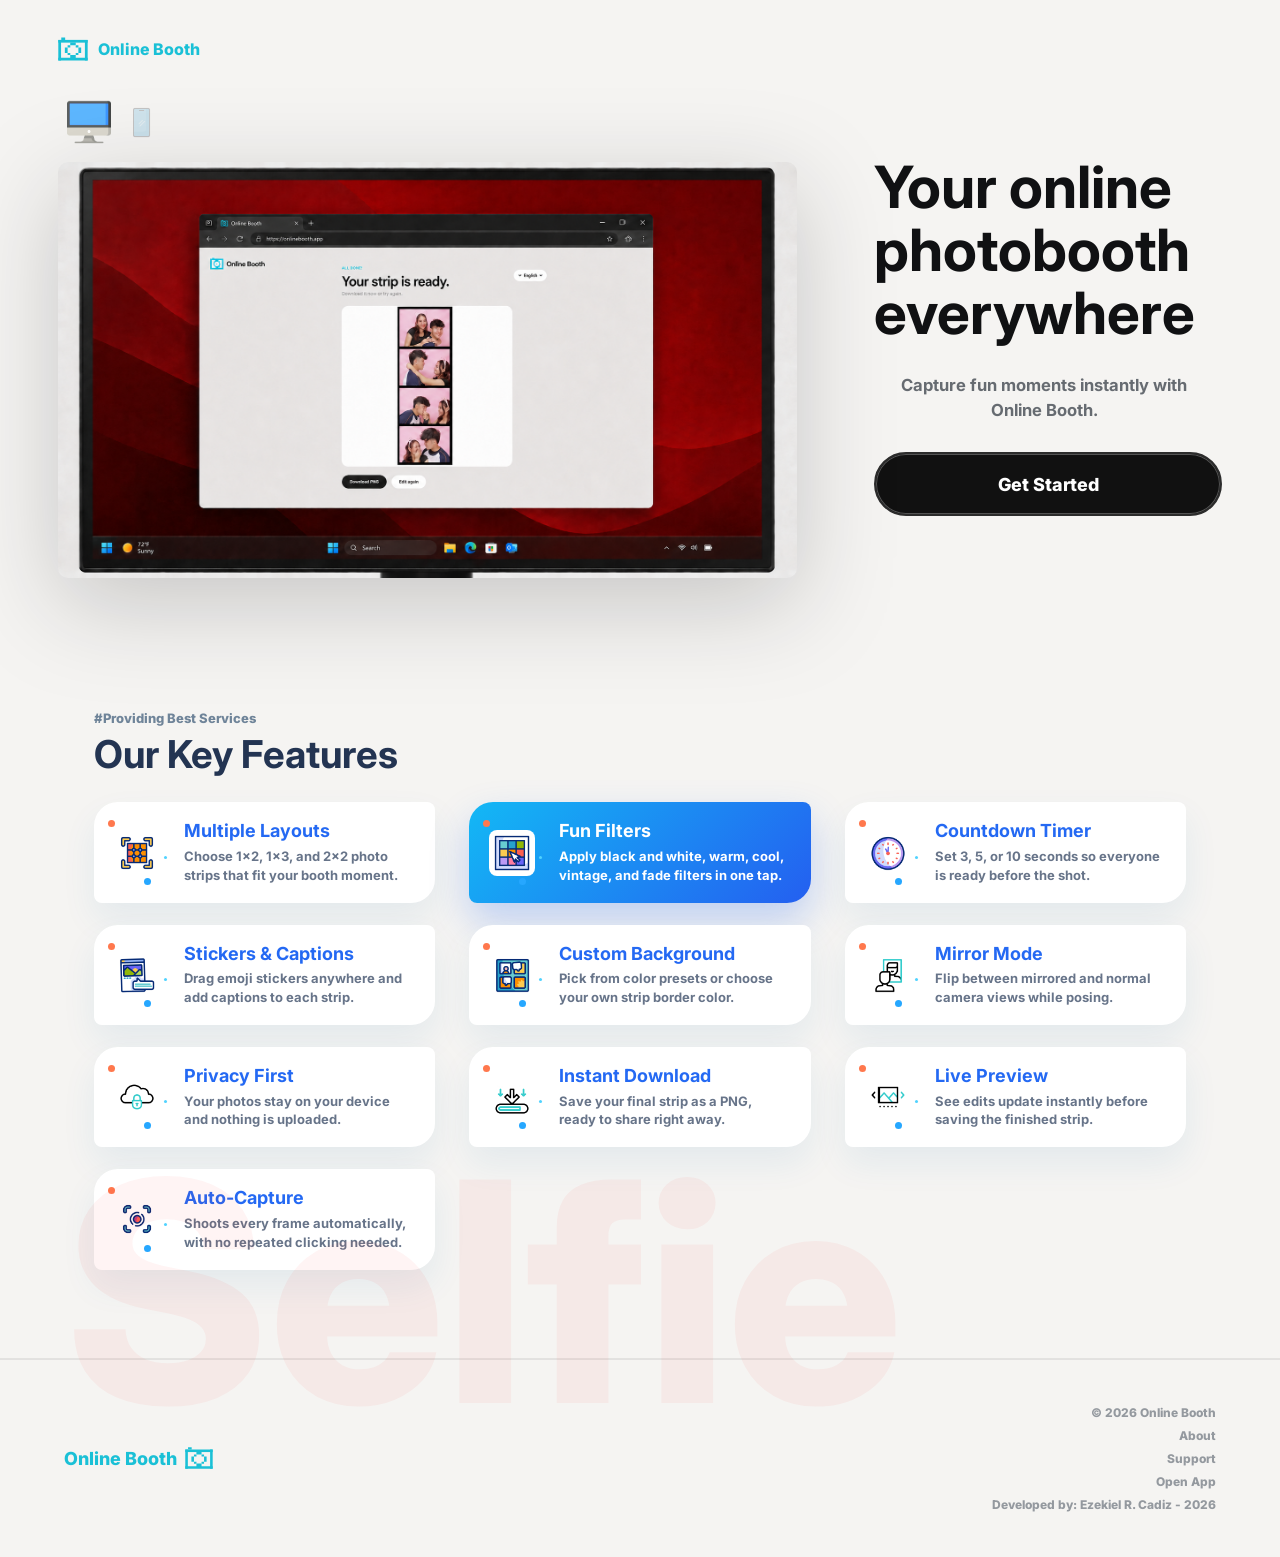
==== commit 63aff4b7: "first commit" ====
--- a/index.html
+++ b/index.html
@@ -167,7 +167,7 @@
       </a>
       <div class="footer-info">
         <p>&copy; 2026 Online Booth</p>
-        <a href="#">About</a>
+        <button class="footer-link-button" type="button" data-about-open>About</button>
         <button class="footer-link-button" type="button" data-support-open>Support</button>
         <a href="photobooth.html">Open App</a>
         <p>Developed by: Ezekiel R. Cadiz - 2026</p>
@@ -250,6 +250,44 @@
       </form>
     </section>
   </div>
+
+  <div class="about-modal" id="about-modal" hidden>
+    <div class="support-modal-backdrop" data-about-close></div>
+    <section class="about-dialog" role="dialog" aria-modal="true" aria-labelledby="about-title">
+      <button class="support-close" type="button" aria-label="Close about" data-about-close>&times;</button>
+      <p class="section-kicker">About Online Booth</p>
+      <h2 id="about-title">Made for the moment.</h2>
+
+      <div class="about-story">
+        <p>We all know that feeling when everyone is ready for a photo, but setting up takes too long. Online Booth was created to make capturing memories easier, faster, and more fun.</p>
+        <p>Online Booth lets users take photobooth-style photos directly from their laptop or desktop browser. Just open the website, choose your layout, set the timer, pose, and capture your photo strip in seconds.</p>
+        <p>It is designed for parties, school events, birthdays, celebrations, and simple moments with friends. No complicated setup is needed. Just open it and start snapping.</p>
+        <p>Everything happens in a clean and simple way, giving users a smooth photobooth experience while keeping the fun and classic photo strip vibe.</p>
+        <p>Online Booth is built to help people capture memories anytime, anywhere, one snap at a time.</p>
+      </div>
+
+      <div class="about-why">
+        <p class="section-kicker">Why Online Booth</p>
+        <div class="why-grid">
+          <article class="why-card">
+            <span>01</span>
+            <h3>Capture the vibe.</h3>
+            <p>More than just photos, Online Booth helps you save the feeling of the moment, the smiles, the fun, and the people you share it with.</p>
+          </article>
+          <article class="why-card">
+            <span>02</span>
+            <h3>Designed for quick fun.</h3>
+            <p>Everything is made to be fast and smooth, so users can enjoy taking photos without worrying about complicated settings.</p>
+          </article>
+          <article class="why-card">
+            <span>03</span>
+            <h3>Your moment, your style.</h3>
+            <p>Choose your layout, pose your way, and create a photo strip that feels personal, fun, and worth keeping.</p>
+          </article>
+        </div>
+      </div>
+    </section>
+  </div>
   <script src="script.js"></script>
 </body>
 </html>
--- a/styles.css
+++ b/styles.css
@@ -500,13 +500,18 @@
   display: none;
 }
 
-.support-modal {
+.support-modal,
+.about-modal {
   position: fixed;
   inset: 0;
   z-index: 9000;
   display: grid;
   place-items: center;
   padding: 22px;
+}
+
+.about-modal[hidden] {
+  display: none;
 }
 
 .support-modal-backdrop {
@@ -671,6 +676,86 @@
   cursor: pointer;
 }
 
+.about-dialog {
+  position: relative;
+  z-index: 1;
+  width: min(860px, 100%);
+  max-height: min(760px, 88vh);
+  overflow: auto;
+  padding: clamp(26px, 4vw, 44px);
+  border: 1px solid rgba(16, 17, 19, 0.08);
+  border-radius: 24px;
+  background:
+    radial-gradient(circle at 92% 8%, rgba(26, 192, 214, 0.12), transparent 28%),
+    rgba(255, 255, 255, 0.97);
+  box-shadow: 0 30px 80px rgba(16, 17, 19, 0.26);
+}
+
+.about-dialog h2 {
+  max-width: 620px;
+  margin: 0 0 22px;
+  color: var(--ink);
+  font-size: clamp(42px, 6vw, 74px);
+  line-height: 0.95;
+  letter-spacing: 0;
+}
+
+.about-story {
+  display: grid;
+  max-width: 720px;
+  gap: 14px;
+  margin-bottom: 34px;
+}
+
+.about-story p {
+  margin: 0;
+  color: #5f6873;
+  font-size: clamp(14px, 1.5vw, 16px);
+  font-weight: 700;
+  line-height: 1.7;
+}
+
+.about-why {
+  padding-top: 26px;
+  border-top: 1px solid rgba(16, 17, 19, 0.08);
+}
+
+.why-grid {
+  display: grid;
+  grid-template-columns: repeat(3, minmax(0, 1fr));
+  gap: 14px;
+  margin-top: 14px;
+}
+
+.why-card {
+  padding: 18px;
+  border-radius: 16px;
+  background: #f7f9fb;
+}
+
+.why-card span {
+  display: inline-flex;
+  margin-bottom: 14px;
+  color: var(--cyan);
+  font-size: 12px;
+  font-weight: 800;
+}
+
+.why-card h3 {
+  margin: 0 0 8px;
+  color: var(--blue);
+  font-size: 18px;
+  line-height: 1.18;
+}
+
+.why-card p {
+  margin: 0;
+  color: #66707b;
+  font-size: 13px;
+  font-weight: 700;
+  line-height: 1.5;
+}
+
 .booth-page {
   background: var(--paper);
 }
@@ -2426,6 +2511,15 @@
     justify-items: start;
     text-align: left;
   }
+
+  .about-dialog {
+    padding: 28px 20px;
+    border-radius: 18px;
+  }
+
+  .why-grid {
+    grid-template-columns: 1fr;
+  }
 }
 
 @media (prefers-reduced-motion: reduce) {
